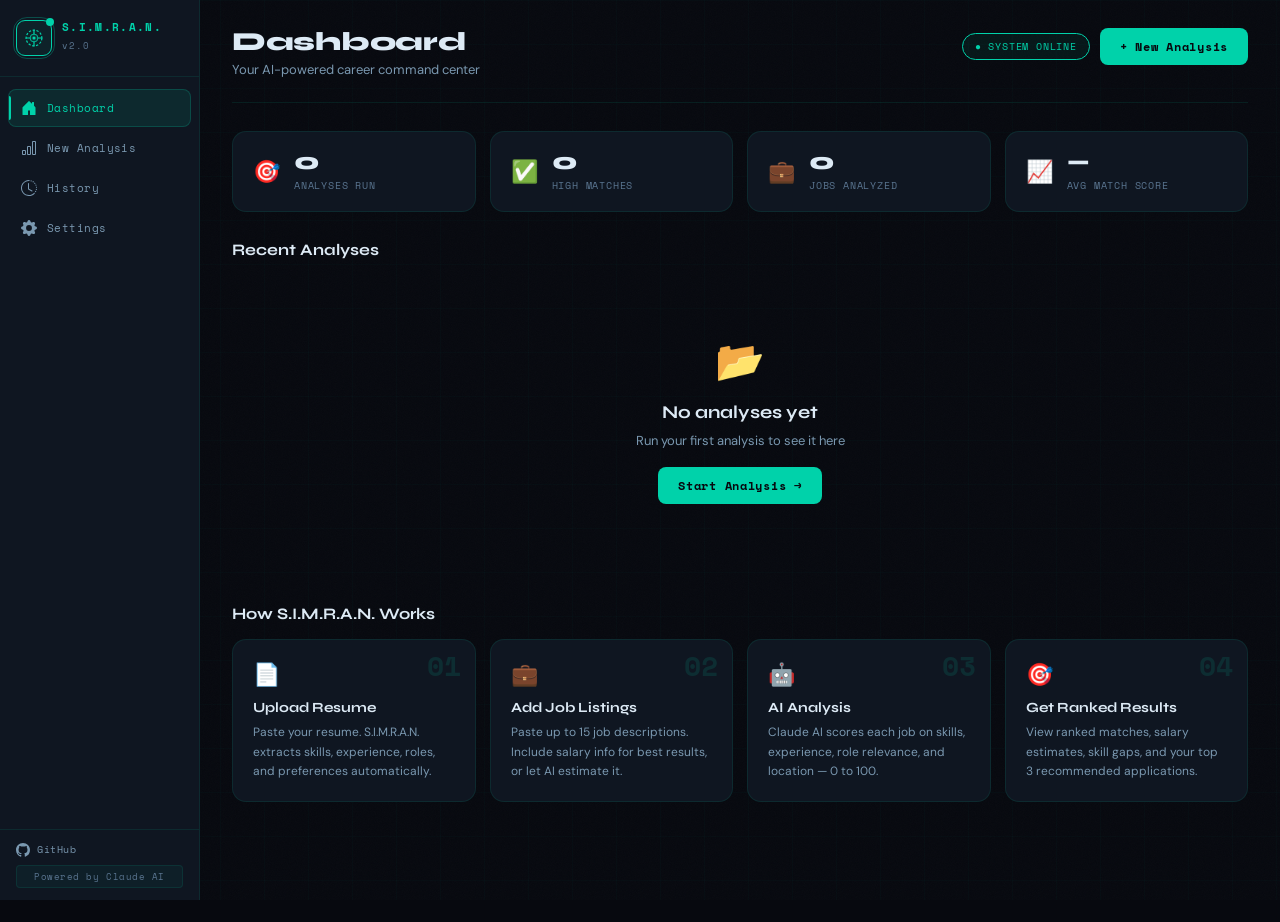
==== web/index.html @ 19e9b3b3 "move frontend into web/ so the css/js paths in index.html actually resolve index.html was pointing a" ====
<!DOCTYPE html>
<html lang="en">
<head>
  <meta charset="UTF-8" />
  <meta name="viewport" content="width=device-width, initial-scale=1.0"/>
  <title>S.I.M.R.A.N. — AI Job Hunting Assistant</title>
  <meta name="description" content="Smart Intelligent Model for Recruitment and Analysis Network — AI-powered job matching engine."/>
  <link rel="icon" type="image/svg+xml" href="assets/favicon.svg"/>
  <link href="https://fonts.googleapis.com/css2?family=Space+Mono:ital,wght@0,400;0,700;1,400&family=Syne:wght@400;600;700;800&family=DM+Sans:opsz,wght@9..40,300;9..40,400;9..40,500&display=swap" rel="stylesheet"/>
  <link rel="stylesheet" href="css/main.css"/>
  <link rel="stylesheet" href="css/components.css"/>
  <link rel="stylesheet" href="css/results.css"/>
  <link rel="stylesheet" href="css/animations.css"/>
</head>
<body>
  <div class="noise-overlay"></div>
  <div class="grid-overlay"></div>

  <!-- SIDEBAR NAV -->
  <aside class="sidebar" id="sidebar">
    <div class="sidebar-logo">
      <div class="logo-icon">
        <div class="logo-pulse"></div>
        <svg width="22" height="22" viewBox="0 0 28 28" fill="none">
          <circle cx="14" cy="14" r="10" stroke="#00d2aa" stroke-width="1.5" stroke-dasharray="3 2"/>
          <circle cx="14" cy="14" r="5" fill="rgba(0,210,170,0.12)" stroke="#00d2aa" stroke-width="1"/>
          <circle cx="14" cy="14" r="2" fill="#00d2aa"/>
          <line x1="14" y1="4" x2="14" y2="9" stroke="#00d2aa" stroke-width="1.5" stroke-linecap="round"/>
          <line x1="14" y1="19" x2="14" y2="24" stroke="#00d2aa" stroke-width="1.5" stroke-linecap="round"/>
          <line x1="4" y1="14" x2="9" y2="14" stroke="#00d2aa" stroke-width="1.5" stroke-linecap="round"/>
          <line x1="19" y1="14" x2="24" y2="14" stroke="#00d2aa" stroke-width="1.5" stroke-linecap="round"/>
        </svg>
      </div>
      <div>
        <span class="logo-name">S.I.M.R.A.N.</span>
        <span class="logo-ver">v2.0</span>
      </div>
    </div>

    <nav class="sidebar-nav">
      <a class="nav-item active" data-page="home" onclick="navTo('home')">
        <svg width="16" height="16" viewBox="0 0 16 16" fill="currentColor"><path d="M8.354 1.146a.5.5 0 0 0-.708 0l-6 6A.5.5 0 0 0 1.5 7.5v7a.5.5 0 0 0 .5.5h4.5a.5.5 0 0 0 .5-.5v-4h2v4a.5.5 0 0 0 .5.5H14a.5.5 0 0 0 .5-.5v-7a.5.5 0 0 0-.146-.354L13 5.793V2.5a.5.5 0 0 0-.5-.5h-1a.5.5 0 0 0-.5.5v1.293L8.354 1.146z"/></svg>
        Dashboard
      </a>
      <a class="nav-item" data-page="analyze" onclick="navTo('analyze')">
        <svg width="16" height="16" viewBox="0 0 16 16" fill="currentColor"><path d="M4 11H2v3h2v-3zm5-4H7v7h2V7zm5-5v12h-2V2h2zm-2-1a1 1 0 0 0-1 1v12a1 1 0 0 0 1 1h2a1 1 0 0 0 1-1V2a1 1 0 0 0-1-1h-2zM6 7a1 1 0 0 1 1-1h2a1 1 0 0 1 1 1v7a1 1 0 0 1-1 1H7a1 1 0 0 1-1-1V7zm-5 4a1 1 0 0 1 1-1h2a1 1 0 0 1 1 1v3a1 1 0 0 1-1 1H2a1 1 0 0 1-1-1v-3z"/></svg>
        New Analysis
      </a>
      <a class="nav-item" data-page="history" onclick="navTo('history')">
        <svg width="16" height="16" viewBox="0 0 16 16" fill="currentColor"><path d="M8.515 1.019A7 7 0 0 0 8 1V0a8 8 0 0 1 .589.022l-.074.997zm2.004.45a7.003 7.003 0 0 0-.985-.299l.219-.976c.383.086.76.2 1.126.342l-.36.933zm1.37.71a7.01 7.01 0 0 0-.439-.27l.493-.87a8.025 8.025 0 0 1 .979.654l-.615.789a6.996 6.996 0 0 0-.418-.302zm1.834 1.79a6.99 6.99 0 0 0-.653-.796l.724-.69c.27.285.52.59.747.91l-.818.576zm.744 1.352a7.08 7.08 0 0 0-.214-.468l.893-.45a7.976 7.976 0 0 1 .45 1.088l-.95.313a7.023 7.023 0 0 0-.179-.483zm.53 2.507a6.991 6.991 0 0 0-.1-1.025l.985-.17c.067.386.106.778.116 1.17l-1 .025zm-.131 1.538c.033-.17.06-.339.081-.51l.993.123a7.957 7.957 0 0 1-.23 1.155l-.964-.267c.046-.165.086-.332.12-.501zm-.952 2.379c.184-.29.346-.594.486-.908l.914.405c-.16.36-.345.706-.555 1.038l-.845-.535zm-.964 1.205c.122-.122.239-.248.35-.378l.758.653a8.073 8.073 0 0 1-.401.432l-.707-.707z"/><path d="M8 1a7 7 0 1 0 4.95 11.95l.707.707A8.001 8.001 0 1 1 8 0v1z"/><path d="M7.5 3a.5.5 0 0 1 .5.5v5.21l3.248 1.856a.5.5 0 0 1-.496.868l-3.5-2A.5.5 0 0 1 7 9V3.5a.5.5 0 0 1 .5-.5z"/></svg>
        History
      </a>
      <a class="nav-item" data-page="skills" onclick="navTo('skills')">
        <svg width="16" height="16" viewBox="0 0 16 16" fill="currentColor"><path d="M9.405 1.05c-.413-1.4-2.397-1.4-2.81 0l-.1.34a1.464 1.464 0 0 1-2.105.872l-.31-.17c-1.283-.698-2.686.705-1.987 1.987l.169.311c.446.82.023 1.841-.872 2.105l-.34.1c-1.4.413-1.4 2.397 0 2.81l.34.1a1.464 1.464 0 0 1 .872 2.105l-.17.31c-.698 1.283.705 2.686 1.987 1.987l.311-.169a1.464 1.464 0 0 1 2.105.872l.1.34c.413 1.4 2.397 1.4 2.81 0l.1-.34a1.464 1.464 0 0 1 2.105-.872l.31.17c1.283.698 2.686-.705 1.987-1.987l-.169-.311a1.464 1.464 0 0 1 .872-2.105l.34-.1c1.4-.413 1.4-2.397 0-2.81l-.34-.1a1.464 1.464 0 0 1-.872-2.105l.17-.31c.698-1.283-.705-2.686-1.987-1.987l-.311.169a1.464 1.464 0 0 1-2.105-.872l-.1-.34zM8 10.93a2.929 2.929 0 1 1 0-5.86 2.929 2.929 0 0 1 0 5.858z"/></svg>
        Settings
      </a>
    </nav>

    <div class="sidebar-footer">
      <a href="https://github.com/Aranya2801/S.I.M.R.A.N.-Smart-Intelligent-Model-for-Recruitment-and-Analysis-Network" target="_blank" class="gh-link">
        <svg width="14" height="14" viewBox="0 0 16 16" fill="currentColor"><path d="M8 0C3.58 0 0 3.58 0 8c0 3.54 2.29 6.53 5.47 7.59.4.07.55-.17.55-.38 0-.19-.01-.82-.01-1.49-2.01.37-2.53-.49-2.69-.94-.09-.23-.48-.94-.82-1.13-.28-.15-.68-.52-.01-.53.63-.01 1.08.58 1.23.82.72 1.21 1.87.87 2.33.66.07-.52.28-.87.51-1.07-1.78-.2-3.64-.89-3.64-3.95 0-.87.31-1.59.82-2.15-.08-.2-.36-1.02.08-2.12 0 0 .67-.21 2.2.82.64-.18 1.32-.27 2-.27.68 0 1.36.09 2 .27 1.53-1.04 2.2-.82 2.2-.82.44 1.1.16 1.92.08 2.12.51.56.82 1.27.82 2.15 0 3.07-1.87 3.75-3.65 3.95.29.25.54.73.54 1.48 0 1.07-.01 1.93-.01 2.2 0 .21.15.46.55.38A8.013 8.013 0 0016 8c0-4.42-3.58-8-8-8z"/></svg>
        GitHub
      </a>
      <div class="ai-badge">Powered by Claude AI</div>
    </div>
  </aside>

  <!-- MAIN CONTENT -->
  <main class="main-content" id="mainContent">

    <!-- PAGE: HOME / DASHBOARD -->
    <div class="page active" id="page-home">
      <div class="page-header">
        <div>
          <h1 class="page-title">Dashboard</h1>
          <p class="page-sub">Your AI-powered career command center</p>
        </div>
        <div class="header-actions">
          <span class="status-pill online">● System Online</span>
          <button class="btn btn-primary" onclick="navTo('analyze')">+ New Analysis</button>
        </div>
      </div>

      <!-- Stats Row -->
      <div class="stats-row" id="statsRow">
        <div class="stat-box">
          <div class="stat-icon">🎯</div>
          <div class="stat-info">
            <span class="stat-num" id="statAnalyses">0</span>
            <span class="stat-label">Analyses Run</span>
          </div>
        </div>
        <div class="stat-box">
          <div class="stat-icon">✅</div>
          <div class="stat-info">
            <span class="stat-num" id="statHighMatches">0</span>
            <span class="stat-label">High Matches</span>
          </div>
        </div>
        <div class="stat-box">
          <div class="stat-icon">💼</div>
          <div class="stat-info">
            <span class="stat-num" id="statJobs">0</span>
            <span class="stat-label">Jobs Analyzed</span>
          </div>
        </div>
        <div class="stat-box">
          <div class="stat-icon">📈</div>
          <div class="stat-info">
            <span class="stat-num" id="statAvgScore">—</span>
            <span class="stat-label">Avg Match Score</span>
          </div>
        </div>
      </div>

      <!-- Recent History -->
      <div class="section-header">
        <h2 class="section-title-main">Recent Analyses</h2>
      </div>
      <div id="historyCards" class="history-cards">
        <div class="empty-state">
          <div class="empty-icon">🔍</div>
          <div class="empty-title">No analyses yet</div>
          <div class="empty-sub">Run your first job match analysis to see results here</div>
          <button class="btn btn-primary" onclick="navTo('analyze')" style="margin-top:16px">Start Analysis →</button>
        </div>
      </div>

      <!-- How it works -->
      <div class="section-header" style="margin-top:40px">
        <h2 class="section-title-main">How S.I.M.R.A.N. Works</h2>
      </div>
      <div class="how-grid">
        <div class="how-card">
          <div class="how-num">01</div>
          <div class="how-icon">📄</div>
          <div class="how-title">Upload Resume</div>
          <div class="how-desc">Paste your resume. S.I.M.R.A.N. extracts skills, experience, roles, and preferences automatically.</div>
        </div>
        <div class="how-card">
          <div class="how-num">02</div>
          <div class="how-icon">💼</div>
          <div class="how-title">Add Job Listings</div>
          <div class="how-desc">Paste up to 15 job descriptions. Include salary info for best results, or let AI estimate it.</div>
        </div>
        <div class="how-card">
          <div class="how-num">03</div>
          <div class="how-icon">🤖</div>
          <div class="how-title">AI Analysis</div>
          <div class="how-desc">Claude AI scores each job on skills, experience, role relevance, and location — 0 to 100.</div>
        </div>
        <div class="how-card">
          <div class="how-num">04</div>
          <div class="how-icon">🎯</div>
          <div class="how-title">Get Ranked Results</div>
          <div class="how-desc">View ranked matches, salary estimates, skill gaps, and your top 3 recommended applications.</div>
        </div>
      </div>
    </div>

    <!-- PAGE: ANALYZE -->
    <div class="page" id="page-analyze">
      <div class="page-header">
        <div>
          <h1 class="page-title">New Analysis</h1>
          <p class="page-sub">Match your resume against job listings</p>
        </div>
        <div class="step-pills">
          <span class="step-pill active" id="sp1">1 · Resume</span>
          <span class="step-arrow">→</span>
          <span class="step-pill" id="sp2">2 · Jobs</span>
          <span class="step-arrow">→</span>
          <span class="step-pill" id="sp3">3 · Options</span>
          <span class="step-arrow">→</span>
          <span class="step-pill" id="sp4">4 · Results</span>
        </div>
      </div>

      <!-- Step 1: Resume -->
      <div class="step-content active" id="sc1">
        <div class="card">
          <div class="card-label">
            Resume / CV
            <button class="sample-btn" id="sampleResBtn">Load Sample Resume</button>
          </div>
          <textarea id="resumeTxt" rows="16" placeholder="Paste your full resume here...

Include:
• Work experience (company, role, dates, responsibilities)
• Skills & technologies
• Education
• Projects & certifications
• Location preference"></textarea>
          <div class="char-count" id="resumeCount">0 characters</div>
        </div>

        <!-- Resume Tips -->
        <div class="tips-grid">
          <div class="tip-card">💡 Include all skills explicitly — don't assume AI knows your stack</div>
          <div class="tip-card">📍 Mention your location and remote preferences for better location scoring</div>
          <div class="tip-card">🗓 Include dates so experience years can be calculated accurately</div>
          <div class="tip-card">🏆 Add certifications and notable projects to boost your profile</div>
        </div>

        <div class="btn-row">
          <button class="btn btn-primary" id="toJobsBtn">Continue to Jobs →</button>
        </div>
      </div>

      <!-- Step 2: Jobs -->
      <div class="step-content" id="sc2">
        <div class="card">
          <div class="card-label">
            Job Listings
            <div style="display:flex;gap:8px;margin-left:auto">
              <button class="sample-btn" id="sampleJobsBtn">Load Sample Jobs</button>
              <button class="sample-btn" id="clearJobsBtn">Clear All</button>
            </div>
          </div>
          <div class="jobs-list" id="jobsList"></div>
          <button class="btn btn-add" id="addJobBtn">+ Add Another Job</button>
        </div>
        <div class="btn-row">
          <button class="btn btn-ghost" onclick="backToStep(1)">← Back</button>
          <button class="btn btn-primary" id="toOptionsBtn">Continue to Options →</button>
        </div>
      </div>

      <!-- Step 3: Options -->
      <div class="step-content" id="sc3">
        <div class="card">
          <div class="card-label">Analysis Options</div>
          <div class="options-grid">
            <div class="option-group">
              <label class="opt-label">Minimum Match Score Threshold</label>
              <div class="slider-row">
                <input type="range" id="minScore" min="0" max="80" value="40" class="slider">
                <span class="slider-val" id="minScoreVal">40</span>
              </div>
              <div class="opt-hint">Jobs below this score will be excluded from results</div>
            </div>
            <div class="option-group">
              <label class="opt-label">Scoring Weights</label>
              <div class="weights-grid">
                <div class="weight-item">
                  <span class="weight-lbl">Skills Match</span>
                  <div class="weight-bar"><div class="weight-fill" style="width:40%"></div></div>
                  <span class="weight-pct">40%</span>
                </div>
                <div class="weight-item">
                  <span class="weight-lbl">Experience</span>
                  <div class="weight-bar"><div class="weight-fill" style="width:30%;background:#f5c842"></div></div>
                  <span class="weight-pct">30%</span>
                </div>
                <div class="weight-item">
                  <span class="weight-lbl">Role Relevance</span>
                  <div class="weight-bar"><div class="weight-fill" style="width:20%;background:#00aaff"></div></div>
                  <span class="weight-pct">20%</span>
                </div>
                <div class="weight-item">
                  <span class="weight-lbl">Location</span>
                  <div class="weight-bar"><div class="weight-fill" style="width:10%;background:#ff6b6b"></div></div>
                  <span class="weight-pct">10%</span>
                </div>
              </div>
            </div>
            <div class="option-group">
              <label class="opt-label">Preferences</label>
              <div class="toggle-list">
                <label class="toggle-item">
                  <input type="checkbox" id="prefRemote" checked>
                  <span class="toggle-track"><span class="toggle-thumb"></span></span>
                  Boost remote-friendly jobs
                </label>
                <label class="toggle-item">
                  <input type="checkbox" id="prefSalary" checked>
                  <span class="toggle-track"><span class="toggle-thumb"></span></span>
                  Estimate missing salaries
                </label>
                <label class="toggle-item">
                  <input type="checkbox" id="prefStrict">
                  <span class="toggle-track"><span class="toggle-thumb"></span></span>
                  Strict mode (penalize overqualification)
                </label>
              </div>
            </div>
            <div class="option-group">
              <label class="opt-label">Output Language</label>
              <select class="sel" id="outputLang">
                <option value="English">English</option>
                <option value="Spanish">Spanish</option>
                <option value="French">French</option>
                <option value="German">German</option>
                <option value="Hindi">Hindi</option>
              </select>
            </div>
          </div>
        </div>
        <div class="btn-row">
          <button class="btn btn-ghost" onclick="backToStep(2)">← Back</button>
          <button class="btn btn-primary" id="analyzeBtn">
            <svg width="14" height="14" viewBox="0 0 16 16" fill="currentColor"><path d="M9.405 1.05c-.413-1.4-2.397-1.4-2.81 0l-.1.34a1.464 1.464 0 0 1-2.105.872l-.31-.17c-1.283-.698-2.686.705-1.987 1.987l.169.311c.446.82.023 1.841-.872 2.105l-.34.1c-1.4.413-1.4 2.397 0 2.81l.34.1a1.464 1.464 0 0 1 .872 2.105l-.17.31c-.698 1.283.705 2.686 1.987 1.987l.311-.169a1.464 1.464 0 0 1 2.105.872l.1.34c.413 1.4 2.397 1.4 2.81 0l.1-.34a1.464 1.464 0 0 1 2.105-.872l.31.17c1.283.698 2.686-.705 1.987-1.987l-.169-.311a1.464 1.464 0 0 1 .872-2.105l.34-.1c1.4-.413 1.4-2.397 0-2.81l-.34-.1a1.464 1.464 0 0 1-.872-2.105l.17-.31c.698-1.283-.705-2.686-1.987-1.987l-.311.169a1.464 1.464 0 0 1-2.105-.872l-.1-.34z"/><circle cx="8" cy="8" r="2.5"/></svg>
            Run S.I.M.R.A.N. Analysis
          </button>
        </div>
      </div>

      <!-- Step 4: Results -->
      <div class="step-content" id="sc4">
        <!-- Loading -->
        <div id="loadDiv">
          <div class="loading-screen">
            <div class="radar-wrap">
              <div class="radar-ring"></div>
              <div class="radar-ring"></div>
              <div class="radar-ring"></div>
              <div class="radar-ctr">
                <svg width="18" height="18" viewBox="0 0 28 28" fill="none">
                  <circle cx="14" cy="14" r="6" fill="rgba(0,210,170,0.2)" stroke="#00d2aa" stroke-width="1.5"/>
                  <circle cx="14" cy="14" r="2.5" fill="#00d2aa"/>
                </svg>
              </div>
            </div>
            <div class="loading-title">S.I.M.R.A.N. Analyzing<span class="dots"><span>.</span><span>.</span><span>.</span></span></div>
            <div class="loading-msg" id="loadMsg">Initializing neural recruitment engine...</div>
            <div class="loading-progress">
              <div class="progress-bar"><div class="progress-fill" id="progressFill"></div></div>
              <span class="progress-pct" id="progressPct">0%</span>
            </div>
          </div>
        </div>

        <!-- Error -->
        <div id="errDiv" style="display:none">
          <div class="error-box">
            <div class="error-icon">⚠</div>
            <div class="error-content">
              <div class="error-title">Analysis Failed</div>
              <div class="error-msg" id="errMsg"></div>
            </div>
          </div>
          <div class="btn-row" style="margin-top:16px">
            <button class="btn btn-ghost" onclick="backToStep(3)">← Try Again</button>
          </div>
        </div>

        <!-- Results -->
        <div id="resDiv" style="display:none">

          <!-- Candidate Profile Card -->
          <div class="result-profile-card" id="profileCard"></div>

          <!-- Score Breakdown Chart -->
          <div class="card" id="scoreChartCard" style="margin-bottom:20px">
            <div class="card-label">Score Distribution</div>
            <div class="chart-area" id="scoreChart"></div>
          </div>

          <!-- Top Picks -->
          <div class="section-title-res" id="picksHeading" style="display:none">
            ⭐ Top Recommendations
          </div>
          <div class="picks-grid" id="picksGrid"></div>

          <!-- Filters Bar -->
          <div class="filters-bar" id="filtersBar">
            <span class="filter-label">Filter:</span>
            <button class="filter-btn active" onclick="filterJobs('all', this)">All</button>
            <button class="filter-btn" onclick="filterJobs('high', this)">High Match</button>
            <button class="filter-btn" onclick="filterJobs('medium', this)">Medium</button>
            <button class="filter-btn" onclick="filterJobs('low', this)">Low</button>
            <span class="filter-label" style="margin-left:auto">Sort:</span>
            <button class="filter-btn active" onclick="sortJobs('score', this)">Score ↓</button>
            <button class="filter-btn" onclick="sortJobs('salary', this)">Salary ↓</button>
          </div>

          <div class="section-title-res" id="allJobsHeading">All Matched Jobs</div>
          <div class="match-list" id="matchList"></div>

          <!-- Export -->
          <div class="export-bar">
            <button class="btn btn-ghost" onclick="exportJSON()">↓ Export JSON</button>
            <button class="btn btn-ghost" onclick="copyReport()">⎘ Copy Report</button>
            <button class="btn btn-primary" onclick="newAnalysis()">+ New Analysis</button>
          </div>
        </div>
      </div>
    </div>

    <!-- PAGE: HISTORY -->
    <div class="page" id="page-history">
      <div class="page-header">
        <div>
          <h1 class="page-title">Analysis History</h1>
          <p class="page-sub">All your past job match analyses</p>
        </div>
        <button class="btn btn-ghost" onclick="clearHistory()">Clear History</button>
      </div>
      <div id="historyPage" class="history-cards">
        <div class="empty-state">
          <div class="empty-icon">📂</div>
          <div class="empty-title">No history yet</div>
          <div class="empty-sub">Your analyses will appear here after you run them</div>
        </div>
      </div>
    </div>

    <!-- PAGE: SETTINGS -->
    <div class="page" id="page-skills">
      <div class="page-header">
        <div>
          <h1 class="page-title">Settings</h1>
          <p class="page-sub">Configure S.I.M.R.A.N. preferences</p>
        </div>
      </div>
      <div class="card" style="margin-bottom:20px">
        <div class="card-label">About S.I.M.R.A.N.</div>
        <div class="about-grid">
          <div class="about-item"><span class="about-key">Version</span><span class="about-val">2.0.0</span></div>
          <div class="about-item"><span class="about-key">AI Model</span><span class="about-val">Claude Sonnet 4</span></div>
          <div class="about-item"><span class="about-key">Author</span><span class="about-val">Aranya2801</span></div>
          <div class="about-item"><span class="about-key">License</span><span class="about-val">MIT</span></div>
          <div class="about-item"><span class="about-key">GitHub</span><span class="about-val"><a href="https://github.com/Aranya2801/S.I.M.R.A.N.-Smart-Intelligent-Model-for-Recruitment-and-Analysis-Network" target="_blank" style="color:var(--accent)">View Repository</a></span></div>
        </div>
      </div>
      <div class="card" style="margin-bottom:20px">
        <div class="card-label">Scoring Weights Reference</div>
        <div class="scoring-table">
          <div class="scoring-row header">
            <span>Factor</span><span>Weight</span><span>Description</span>
          </div>
          <div class="scoring-row"><span>Skills Match</span><span class="badge-accent">40%</span><span>Overlap between your skills and job requirements</span></div>
          <div class="scoring-row"><span>Experience</span><span class="badge-gold">30%</span><span>Years of experience vs job requirement</span></div>
          <div class="scoring-row"><span>Role Relevance</span><span class="badge-blue">20%</span><span>How closely your roles match the job domain</span></div>
          <div class="scoring-row"><span>Location</span><span class="badge-red">10%</span><span>Geographic match or remote flexibility</span></div>
        </div>
      </div>
      <div class="card">
        <div class="card-label">Match Level Reference</div>
        <div class="match-ref-grid">
          <div class="match-ref high"><span class="ref-score">≥ 80</span><span class="ref-lbl">High Match</span><span class="ref-desc">Strong candidate — apply with confidence</span></div>
          <div class="match-ref medium"><span class="ref-score">50–79</span><span class="ref-lbl">Medium Match</span><span class="ref-desc">Good fit — worth applying with a strong cover letter</span></div>
          <div class="match-ref low"><span class="ref-score">&lt; 50</span><span class="ref-lbl">Low Match</span><span class="ref-desc">Skill gap exists — consider upskilling first</span></div>
        </div>
      </div>
    </div>

  </main>

  <script src="js/data.js"></script>
  <script src="js/ui.js"></script>
  <script src="js/analysis.js"></script>
  <script src="js/results.js"></script>
  <script src="js/app.js"></script>
</body>
</html>
---- web/css/main.css ----
/* ============================================
   S.I.M.R.A.N. v2.0 — main.css
   Core layout, variables, typography
============================================ */

*, *::before, *::after { box-sizing: border-box; margin: 0; padding: 0; }

:root {
  --bg:       #07090f;
  --bg2:      #0b0f17;
  --panel:    #0f1621;
  --panel2:   #131c28;
  --border:   rgba(0,210,170,0.1);
  --border2:  rgba(0,210,170,0.25);
  --accent:   #00d2aa;
  --accent2:  #00aaff;
  --accent3:  #ff6b6b;
  --gold:     #f5c842;
  --text:     #ddeaf5;
  --text2:    #a8c0d6;
  --muted:    #5a7590;
  --muted2:   #7a98b0;
  --sidebar:  200px;
  --mono:     'Space Mono', monospace;
  --display:  'Syne', sans-serif;
  --body:     'DM Sans', sans-serif;
  --radius:   10px;
  --radius-lg: 14px;
  --shadow:   0 4px 24px rgba(0,0,0,0.4);
}

html { scroll-behavior: smooth; }

body {
  font-family: var(--body);
  background: var(--bg);
  color: var(--text);
  min-height: 100vh;
  display: flex;
  overflow-x: hidden;
}

/* Background overlays */
.noise-overlay {
  position: fixed; inset: 0; z-index: 0; pointer-events: none;
  opacity: 0.025;
  background-image: url("data:image/svg+xml,%3Csvg viewBox='0 0 256 256' xmlns='http://www.w3.org/2000/svg'%3E%3Cfilter id='noise'%3E%3CfeTurbulence type='fractalNoise' baseFrequency='0.9' numOctaves='4' stitchTiles='stitch'/%3E%3C/filter%3E%3Crect width='100%25' height='100%25' filter='url(%23noise)'/%3E%3C/svg%3E");
  background-size: 200px;
}

.grid-overlay {
  position: fixed; inset: 0; z-index: 0; pointer-events: none;
  background-image:
    linear-gradient(rgba(0,210,170,0.025) 1px, transparent 1px),
    linear-gradient(90deg, rgba(0,210,170,0.025) 1px, transparent 1px);
  background-size: 44px 44px;
}

/* ============================================
   SIDEBAR
============================================ */
.sidebar {
  width: var(--sidebar);
  min-height: 100vh;
  background: var(--panel);
  border-right: 1px solid var(--border);
  display: flex;
  flex-direction: column;
  position: fixed;
  left: 0; top: 0; bottom: 0;
  z-index: 100;
}

.sidebar-logo {
  padding: 20px 16px;
  border-bottom: 1px solid var(--border);
  display: flex;
  align-items: center;
  gap: 10px;
}

.logo-icon {
  width: 36px; height: 36px;
  border: 1.5px solid var(--accent);
  border-radius: 9px;
  display: flex; align-items: center; justify-content: center;
  background: rgba(0,210,170,0.06);
  position: relative; flex-shrink: 0;
}

.logo-pulse {
  position: absolute; top: -3px; right: -3px;
  width: 8px; height: 8px; border-radius: 50%;
  background: var(--accent);
  animation: pdot 2.5s ease-in-out infinite;
}
@keyframes pdot { 0%,100%{opacity:1;transform:scale(1)} 50%{opacity:.3;transform:scale(.6)} }

.logo-name {
  font-family: var(--mono);
  font-size: 11px; font-weight: 700;
  letter-spacing: .12em; color: var(--accent);
  display: block; line-height: 1;
}
.logo-ver {
  font-family: var(--mono); font-size: 9px;
  color: var(--muted); letter-spacing: .1em;
}

/* Nav */
.sidebar-nav {
  flex: 1;
  padding: 12px 8px;
  display: flex;
  flex-direction: column;
  gap: 2px;
}

.nav-item {
  display: flex; align-items: center; gap: 10px;
  padding: 10px 12px;
  border-radius: 8px;
  font-family: var(--mono);
  font-size: 11px; letter-spacing: .04em;
  color: var(--muted2);
  cursor: pointer;
  transition: all .2s;
  text-decoration: none;
  border: 1px solid transparent;
}
.nav-item:hover { background: rgba(0,210,170,.06); color: var(--text2); }
.nav-item.active {
  background: rgba(0,210,170,.1);
  color: var(--accent);
  border-color: rgba(0,210,170,.2);
}

.sidebar-footer {
  padding: 12px 16px;
  border-top: 1px solid var(--border);
  display: flex; flex-direction: column; gap: 8px;
}

.gh-link {
  display: flex; align-items: center; gap: 7px;
  font-family: var(--mono); font-size: 10px;
  color: var(--muted2); text-decoration: none;
  transition: color .2s; letter-spacing: .06em;
}
.gh-link:hover { color: var(--accent); }

.ai-badge {
  font-family: var(--mono); font-size: 9px;
  color: var(--muted); letter-spacing: .06em;
  padding: 4px 8px;
  background: rgba(0,210,170,.05);
  border: 1px solid var(--border);
  border-radius: 4px; text-align: center;
}

/* ============================================
   MAIN CONTENT
============================================ */
.main-content {
  margin-left: var(--sidebar);
  flex: 1;
  padding: 0 32px 80px;
  position: relative; z-index: 1;
  min-height: 100vh;
}

.page { display: none; }
.page.active { display: block; }

.page-header {
  padding: 28px 0 24px;
  border-bottom: 1px solid var(--border);
  margin-bottom: 28px;
  display: flex; align-items: flex-start;
  justify-content: space-between; gap: 16px;
  flex-wrap: wrap;
}

.page-title {
  font-family: var(--display);
  font-size: 26px; font-weight: 800;
  color: var(--text); letter-spacing: -.01em;
  line-height: 1.1;
}

.page-sub {
  font-size: 13px; color: var(--muted2);
  margin-top: 4px; font-family: var(--body);
}

.header-actions { display: flex; align-items: center; gap: 10px; flex-wrap: wrap; }

.status-pill {
  font-family: var(--mono); font-size: 10px;
  padding: 5px 12px; border-radius: 20px;
  letter-spacing: .08em; text-transform: uppercase;
}
.status-pill.online {
  border: 1px solid var(--accent); color: var(--accent);
  background: rgba(0,210,170,.07);
}

/* ============================================
   TYPOGRAPHY & UTILITIES
============================================ */
.section-header {
  display: flex; align-items: center;
  justify-content: space-between; margin-bottom: 16px;
}

.section-title-main {
  font-family: var(--display);
  font-size: 16px; font-weight: 700;
  color: var(--text);
}

@media (max-width: 768px) {
  .sidebar { width: 60px; }
  .sidebar .logo-name, .sidebar .logo-ver, .nav-item span, .sidebar-footer .gh-link span, .ai-badge { display: none; }
  .main-content { margin-left: 60px; padding: 0 16px 60px; }
  .nav-item { justify-content: center; padding: 12px; }
  .logo-icon { margin: 0 auto; }
  .sidebar-logo { justify-content: center; }
}
---- web/css/components.css ----
/* ============================================
   S.I.M.R.A.N. v2.0 — components.css
   Cards, buttons, forms, inputs, steps
============================================ */

/* ============================================
   BUTTONS
============================================ */
.btn {
  padding: 10px 20px;
  border-radius: 8px;
  font-family: var(--mono);
  font-size: 12px; letter-spacing: .06em;
  cursor: pointer; border: none;
  transition: all .2s;
  display: inline-flex; align-items: center; gap: 8px;
  white-space: nowrap;
}

.btn-primary {
  background: var(--accent); color: #07090f; font-weight: 700;
}
.btn-primary:hover { background: #00e8bc; transform: translateY(-1px); box-shadow: 0 4px 16px rgba(0,210,170,.3); }
.btn-primary:disabled { opacity: .45; cursor: not-allowed; transform: none; box-shadow: none; }

.btn-ghost {
  background: transparent;
  border: 1px solid var(--border2); color: var(--muted2);
}
.btn-ghost:hover { border-color: var(--accent); color: var(--accent); background: rgba(0,210,170,.05); }

.btn-add {
  width: 100%; justify-content: center;
  background: rgba(0,210,170,.05);
  border: 1.5px dashed rgba(0,210,170,.28);
  color: var(--accent); padding: 13px;
  margin-top: 12px; border-radius: 8px;
}
.btn-add:hover { background: rgba(0,210,170,.1); border-color: rgba(0,210,170,.5); }

.btn-row { display: flex; gap: 10px; align-items: center; flex-wrap: wrap; margin-top: 20px; }

.sample-btn {
  background: rgba(0,210,170,.08);
  border: 1px solid rgba(0,210,170,.2);
  color: var(--accent); border-radius: 6px;
  padding: 4px 12px; font-family: var(--mono);
  font-size: 10px; letter-spacing: .06em;
  cursor: pointer; transition: all .2s;
  white-space: nowrap;
}
.sample-btn:hover { background: rgba(0,210,170,.16); }

/* ============================================
   CARDS
============================================ */
.card {
  background: var(--panel);
  border: 1px solid var(--border);
  border-radius: var(--radius-lg);
  padding: 22px;
  margin-bottom: 16px;
  transition: border-color .2s;
}
.card:hover { border-color: rgba(0,210,170,.18); }

.card-label {
  font-family: var(--mono); font-size: 10px;
  letter-spacing: .12em; text-transform: uppercase;
  color: var(--accent); margin-bottom: 14px;
  display: flex; align-items: center; gap: 10px;
}
.card-label::after { content:''; flex:1; height:1px; background: var(--border); }

/* ============================================
   FORM ELEMENTS
============================================ */
textarea {
  width: 100%;
  background: rgba(0,0,0,.35);
  border: 1px solid var(--border);
  border-radius: 8px;
  color: var(--text);
  font-family: var(--mono); font-size: 12px;
  line-height: 1.8; padding: 14px 16px;
  resize: vertical; outline: none;
  transition: border-color .2s;
  caret-color: var(--accent);
}
textarea::placeholder { color: var(--muted); }
textarea:focus { border-color: var(--border2); }

.char-count {
  font-family: var(--mono); font-size: 10px;
  color: var(--muted); text-align: right;
  margin-top: 6px; letter-spacing: .06em;
}

input[type=text], input[type=email] {
  background: rgba(0,0,0,.3);
  border: 1px solid var(--border);
  border-radius: 6px; color: var(--text);
  font-family: var(--body); font-size: 13px;
  padding: 9px 12px; outline: none; width: 100%;
  transition: border-color .2s; caret-color: var(--accent);
}
input[type=text]::placeholder, input[type=email]::placeholder { color: var(--muted); }
input[type=text]:focus, input[type=email]:focus { border-color: var(--border2); }

select.sel {
  background: rgba(0,0,0,.3);
  border: 1px solid var(--border); border-radius: 6px;
  color: var(--text); font-family: var(--body);
  font-size: 13px; padding: 9px 12px;
  outline: none; width: 100%;
  cursor: pointer; transition: border-color .2s;
}
select.sel:focus { border-color: var(--border2); }

/* Slider */
.slider-row { display: flex; align-items: center; gap: 14px; margin: 10px 0 6px; }

.slider {
  -webkit-appearance: none; appearance: none;
  flex: 1; height: 4px;
  background: rgba(0,210,170,.2); border-radius: 2px; outline: none;
  cursor: pointer;
}
.slider::-webkit-slider-thumb {
  -webkit-appearance: none; appearance: none;
  width: 16px; height: 16px; border-radius: 50%;
  background: var(--accent); cursor: pointer;
  border: 2px solid var(--bg);
  box-shadow: 0 0 8px rgba(0,210,170,.4);
}
.slider-val {
  font-family: var(--mono); font-size: 14px;
  font-weight: 700; color: var(--accent); min-width: 28px;
}

/* Toggle */
.toggle-list { display: flex; flex-direction: column; gap: 12px; margin-top: 8px; }

.toggle-item {
  display: flex; align-items: center; gap: 12px;
  font-size: 13px; color: var(--text2); cursor: pointer;
  user-select: none;
}
.toggle-item input { display: none; }

.toggle-track {
  width: 36px; height: 20px; border-radius: 10px;
  background: rgba(0,210,170,.15);
  border: 1px solid rgba(0,210,170,.25);
  position: relative; transition: all .2s; flex-shrink: 0;
}
.toggle-thumb {
  position: absolute; top: 2px; left: 2px;
  width: 14px; height: 14px; border-radius: 50%;
  background: var(--muted); transition: all .2s;
}
.toggle-item input:checked ~ .toggle-track { background: rgba(0,210,170,.3); border-color: var(--accent); }
.toggle-item input:checked ~ .toggle-track .toggle-thumb { left: 18px; background: var(--accent); }

/* ============================================
   STEP PILLS
============================================ */
.step-pills {
  display: flex; align-items: center; gap: 6px; flex-wrap: wrap;
}

.step-pill {
  font-family: var(--mono); font-size: 10px;
  letter-spacing: .08em; padding: 5px 12px;
  border-radius: 20px; border: 1px solid var(--border);
  color: var(--muted); white-space: nowrap;
  transition: all .2s;
}
.step-pill.active {
  background: rgba(0,210,170,.1);
  border-color: rgba(0,210,170,.3); color: var(--accent);
}
.step-pill.done { border-color: rgba(0,210,170,.2); color: var(--muted2); }

.step-arrow { color: var(--muted); font-size: 12px; }

.step-content { display: none; }
.step-content.active { display: block; }

/* ============================================
   JOB CARD (INPUT)
============================================ */
.jobs-list { display: flex; flex-direction: column; gap: 14px; }

.jcard {
  background: rgba(0,0,0,.2);
  border: 1px solid var(--border);
  border-radius: 10px; padding: 18px;
  transition: border-color .2s;
  animation: fadeSlide .3s ease;
}
@keyframes fadeSlide {
  from { opacity: 0; transform: translateY(10px); }
  to   { opacity: 1; transform: translateY(0); }
}
.jcard:hover { border-color: var(--border2); }

.jcard-hdr {
  display: flex; align-items: center; justify-content: space-between;
  margin-bottom: 14px;
}

.jnum {
  font-family: var(--mono); font-size: 10px;
  color: var(--accent); letter-spacing: .12em; text-transform: uppercase;
  display: flex; align-items: center; gap: 8px;
}
.jnum::before {
  content: ''; display: inline-block;
  width: 6px; height: 6px; border-radius: 50%;
  background: var(--accent);
}

.rm-btn {
  background: none;
  border: 1px solid rgba(255,107,107,.25);
  color: var(--accent3); border-radius: 5px;
  padding: 3px 10px; font-size: 11px;
  cursor: pointer; font-family: var(--mono);
  transition: all .2s; letter-spacing: .04em;
}
.rm-btn:hover { background: rgba(255,107,107,.1); border-color: rgba(255,107,107,.4); }

.jgrid {
  display: grid;
  grid-template-columns: 1fr 1fr 1fr;
  gap: 10px; margin-bottom: 10px;
}

.fgrp { display: flex; flex-direction: column; gap: 5px; }
.flbl {
  font-family: var(--mono); font-size: 10px;
  color: var(--muted); letter-spacing: .08em; text-transform: uppercase;
}

/* ============================================
   DASHBOARD STATS
============================================ */
.stats-row {
  display: grid;
  grid-template-columns: repeat(4, 1fr);
  gap: 14px; margin-bottom: 28px;
}

.stat-box {
  background: var(--panel);
  border: 1px solid var(--border);
  border-radius: var(--radius-lg);
  padding: 18px 20px;
  display: flex; align-items: center; gap: 14px;
  transition: border-color .2s;
}
.stat-box:hover { border-color: var(--border2); }

.stat-icon { font-size: 22px; }

.stat-num {
  display: block;
  font-family: var(--display); font-size: 24px; font-weight: 800;
  color: var(--text); line-height: 1;
}

.stat-label {
  display: block;
  font-family: var(--mono); font-size: 10px;
  color: var(--muted); letter-spacing: .08em;
  text-transform: uppercase; margin-top: 4px;
}

/* ============================================
   HOW IT WORKS GRID
============================================ */
.how-grid {
  display: grid;
  grid-template-columns: repeat(4, 1fr);
  gap: 14px; margin-bottom: 40px;
}

.how-card {
  background: var(--panel);
  border: 1px solid var(--border);
  border-radius: var(--radius-lg);
  padding: 20px; position: relative;
  transition: all .2s;
}
.how-card:hover { border-color: var(--border2); transform: translateY(-2px); }

.how-num {
  font-family: var(--mono); font-size: 28px; font-weight: 700;
  color: rgba(0,210,170,.12); position: absolute;
  top: 12px; right: 14px; line-height: 1;
}
.how-icon { font-size: 22px; margin-bottom: 10px; }
.how-title { font-family: var(--display); font-size: 14px; font-weight: 700; margin-bottom: 7px; }
.how-desc { font-size: 12px; color: var(--muted2); line-height: 1.6; }

/* ============================================
   HISTORY CARDS
============================================ */
.history-cards { display: flex; flex-direction: column; gap: 12px; }

.hist-card {
  background: var(--panel);
  border: 1px solid var(--border);
  border-radius: var(--radius-lg); padding: 18px 20px;
  display: flex; align-items: center; gap: 16px;
  cursor: pointer; transition: all .2s;
}
.hist-card:hover { border-color: var(--border2); }

.hist-icon {
  width: 40px; height: 40px; border-radius: 10px;
  background: rgba(0,210,170,.08);
  border: 1px solid rgba(0,210,170,.2);
  display: flex; align-items: center; justify-content: center;
  font-size: 18px; flex-shrink: 0;
}

.hist-info { flex: 1; min-width: 0; }
.hist-title { font-size: 14px; font-weight: 500; margin-bottom: 4px; white-space: nowrap; overflow: hidden; text-overflow: ellipsis; }
.hist-meta { font-family: var(--mono); font-size: 10px; color: var(--muted); letter-spacing: .06em; }

.hist-stats { display: flex; gap: 16px; flex-shrink: 0; }
.hist-stat { text-align: center; }
.hist-stat-num { font-family: var(--mono); font-size: 15px; font-weight: 700; color: var(--accent); display: block; }
.hist-stat-lbl { font-family: var(--mono); font-size: 9px; color: var(--muted); letter-spacing: .08em; text-transform: uppercase; }

/* ============================================
   OPTIONS GRID
============================================ */
.options-grid { display: grid; grid-template-columns: 1fr 1fr; gap: 20px; }
.option-group { display: flex; flex-direction: column; gap: 6px; }
.opt-label { font-family: var(--mono); font-size: 10px; color: var(--muted); letter-spacing: .1em; text-transform: uppercase; }
.opt-hint { font-size: 11px; color: var(--muted); line-height: 1.5; }

.weights-grid { display: flex; flex-direction: column; gap: 8px; margin-top: 4px; }
.weight-item { display: flex; align-items: center; gap: 10px; }
.weight-lbl { font-family: var(--mono); font-size: 11px; color: var(--text2); min-width: 90px; }
.weight-bar { flex:1; height: 5px; background: rgba(255,255,255,.06); border-radius: 3px; overflow: hidden; }
.weight-fill { height: 100%; background: var(--accent); border-radius: 3px; transition: width .4s; }
.weight-pct { font-family: var(--mono); font-size: 11px; color: var(--muted2); min-width: 32px; text-align: right; }

/* ============================================
   TIPS
============================================ */
.tips-grid {
  display: grid; grid-template-columns: 1fr 1fr;
  gap: 10px; margin-bottom: 16px;
}
.tip-card {
  background: rgba(0,170,255,.04);
  border: 1px solid rgba(0,170,255,.12);
  border-radius: 8px; padding: 11px 14px;
  font-size: 12px; color: var(--muted2); line-height: 1.5;
}

/* ============================================
   SETTINGS PAGE
============================================ */
.about-grid { display: flex; flex-direction: column; gap: 10px; }
.about-item { display: flex; justify-content: space-between; padding: 8px 0; border-bottom: 1px solid var(--border); }
.about-key { font-family: var(--mono); font-size: 11px; color: var(--muted); letter-spacing: .06em; }
.about-val { font-size: 13px; color: var(--text2); }

.scoring-table { display: flex; flex-direction: column; gap: 0; }
.scoring-row { display: grid; grid-template-columns: 1.2fr .6fr 2fr; align-items: center; gap: 12px; padding: 10px 12px; border-bottom: 1px solid var(--border); font-size: 12px; }
.scoring-row.header { font-family: var(--mono); font-size: 10px; color: var(--muted); letter-spacing: .08em; text-transform: uppercase; background: rgba(0,0,0,.15); border-radius: 6px 6px 0 0; }

.badge-accent, .badge-gold, .badge-blue, .badge-red {
  font-family: var(--mono); font-size: 11px; font-weight: 700;
  padding: 2px 8px; border-radius: 4px;
}
.badge-accent { background: rgba(0,210,170,.1); color: var(--accent); }
.badge-gold   { background: rgba(245,200,66,.1); color: var(--gold); }
.badge-blue   { background: rgba(0,170,255,.1); color: var(--accent2); }
.badge-red    { background: rgba(255,107,107,.1); color: var(--accent3); }

.match-ref-grid { display: grid; grid-template-columns: 1fr 1fr 1fr; gap: 12px; }
.match-ref { border-radius: 10px; padding: 16px; border: 1px solid; }
.match-ref.high   { background: rgba(0,210,170,.05); border-color: rgba(0,210,170,.25); }
.match-ref.medium { background: rgba(245,200,66,.05); border-color: rgba(245,200,66,.25); }
.match-ref.low    { background: rgba(107,128,153,.05); border-color: rgba(107,128,153,.2); }
.ref-score { font-family: var(--mono); font-size: 20px; font-weight: 700; display: block; margin-bottom: 5px; }
.match-ref.high   .ref-score { color: var(--accent); }
.match-ref.medium .ref-score { color: var(--gold); }
.match-ref.low    .ref-score { color: var(--muted2); }
.ref-lbl { font-family: var(--mono); font-size: 11px; font-weight: 700; display: block; margin-bottom: 6px; }
.ref-desc { font-size: 12px; color: var(--muted2); line-height: 1.5; }

/* ============================================
   EMPTY STATE
============================================ */
.empty-state { text-align: center; padding: 60px 20px; }
.empty-icon { font-size: 40px; margin-bottom: 14px; }
.empty-title { font-family: var(--display); font-size: 18px; font-weight: 700; margin-bottom: 8px; }
.empty-sub { font-size: 13px; color: var(--muted2); line-height: 1.6; }

/* Responsive */
@media(max-width:900px){
  .stats-row { grid-template-columns: 1fr 1fr; }
  .how-grid { grid-template-columns: 1fr 1fr; }
  .jgrid { grid-template-columns: 1fr 1fr; }
  .options-grid { grid-template-columns: 1fr; }
  .match-ref-grid { grid-template-columns: 1fr; }
}
@media(max-width:600px){
  .stats-row { grid-template-columns: 1fr 1fr; }
  .how-grid { grid-template-columns: 1fr; }
  .tips-grid { grid-template-columns: 1fr; }
  .step-pills { display: none; }
}
---- web/css/results.css ----
/* ============================================
   S.I.M.R.A.N. v2.0 — results.css
   Loading, match cards, charts, export
============================================ */

/* ============================================
   LOADING
============================================ */
.loading-screen {
  padding: 70px 0; text-align: center;
}

.radar-wrap {
  width: 100px; height: 100px;
  margin: 0 auto 28px;
  position: relative;
}

.radar-ring {
  position: absolute; inset: 0; border-radius: 50%;
  border: 1.5px solid rgba(0,210,170,.25);
  animation: radarEx 2.2s ease-out infinite;
}
.radar-ring:nth-child(2) { animation-delay: .7s; }
.radar-ring:nth-child(3) { animation-delay: 1.4s; }

@keyframes radarEx {
  0%   { transform: scale(.08); opacity: .9; }
  100% { transform: scale(1.6); opacity: 0; }
}

.radar-ctr {
  position: absolute; inset: 32%;
  border-radius: 50%;
  background: rgba(0,210,170,.1);
  border: 1.5px solid var(--accent);
  display: flex; align-items: center; justify-content: center;
  animation: ctrPulse 2.2s ease-in-out infinite;
}
@keyframes ctrPulse { 0%,100%{box-shadow:0 0 10px rgba(0,210,170,.2)} 50%{box-shadow:0 0 24px rgba(0,210,170,.5)} }

.loading-title {
  font-family: var(--mono); font-size: 15px;
  color: var(--accent); letter-spacing: .1em;
  text-transform: uppercase; margin-bottom: 10px;
}

.loading-msg {
  font-size: 12px; color: var(--muted2);
  font-family: var(--mono); margin-bottom: 24px;
  transition: all .4s;
}

.loading-progress {
  display: flex; align-items: center; gap: 12px;
  max-width: 300px; margin: 0 auto;
}

.progress-bar {
  flex: 1; height: 4px; border-radius: 2px;
  background: rgba(0,210,170,.15); overflow: hidden;
}

.progress-fill {
  height: 100%; background: var(--accent); border-radius: 2px;
  transition: width .5s ease; width: 0%;
}

.progress-pct {
  font-family: var(--mono); font-size: 11px;
  color: var(--accent); min-width: 36px;
}

.dots span {
  animation: blink 1.2s infinite; display: inline-block;
}
.dots span:nth-child(2) { animation-delay: .2s; }
.dots span:nth-child(3) { animation-delay: .4s; }
@keyframes blink { 0%,80%,100%{opacity:0} 40%{opacity:1} }

/* ============================================
   ERROR
============================================ */
.error-box {
  background: rgba(255,107,107,.06);
  border: 1px solid rgba(255,107,107,.25);
  border-radius: var(--radius-lg);
  padding: 20px 22px;
  display: flex; align-items: flex-start; gap: 14px;
}
.error-icon { font-size: 22px; }
.error-title { font-family: var(--mono); font-size: 13px; font-weight: 700; color: var(--accent3); margin-bottom: 6px; }
.error-msg { font-size: 12px; color: var(--text2); font-family: var(--mono); line-height: 1.6; }

/* ============================================
   RESULT PROFILE CARD
============================================ */
.result-profile-card {
  background: var(--panel);
  border: 1px solid var(--border);
  border-radius: var(--radius-lg); padding: 22px;
  margin-bottom: 20px; position: relative; overflow: hidden;
}

.result-profile-card::before {
  content: '';
  position: absolute; top: 0; left: 0; right: 0; height: 3px;
  background: linear-gradient(90deg, var(--accent), var(--accent2));
}

.profile-grid {
  display: grid;
  grid-template-columns: 1fr 1fr 1fr 2fr;
  gap: 16px;
}

.profile-stat { }
.profile-stat-label {
  font-family: var(--mono); font-size: 10px;
  color: var(--muted); letter-spacing: .1em;
  text-transform: uppercase; margin-bottom: 6px;
}
.profile-stat-value {
  font-family: var(--display); font-size: 18px; font-weight: 800;
  color: var(--text); line-height: 1.1;
}

.skill-tags { display: flex; flex-wrap: wrap; gap: 5px; margin-top: 5px; }
.skill-tag {
  font-family: var(--mono); font-size: 10px;
  padding: 3px 8px; border-radius: 4px;
  background: rgba(0,210,170,.08);
  border: 1px solid rgba(0,210,170,.18);
  color: var(--accent); letter-spacing: .04em;
}

/* ============================================
   SCORE DISTRIBUTION CHART
============================================ */
.chart-area {
  display: flex; align-items: flex-end;
  gap: 6px; height: 80px; padding: 8px 0 0;
}

.chart-bar-wrap {
  flex: 1; display: flex; flex-direction: column;
  align-items: center; gap: 5px;
}

.chart-bar {
  width: 100%; border-radius: 4px 4px 0 0;
  background: var(--accent); min-height: 4px;
  transition: height .6s ease;
  position: relative; cursor: pointer;
}
.chart-bar:hover { opacity: .8; }
.chart-bar.high   { background: var(--accent); }
.chart-bar.medium { background: var(--gold); }
.chart-bar.low    { background: var(--muted); }

.chart-bar-val {
  font-family: var(--mono); font-size: 9px;
  color: var(--muted); letter-spacing: .04em;
}

/* ============================================
   TOP PICKS
============================================ */
.picks-grid {
  display: grid; grid-template-columns: repeat(3, 1fr);
  gap: 14px; margin-bottom: 24px;
}

.pick-card {
  background: rgba(0,210,170,.04);
  border: 1px solid rgba(0,210,170,.18);
  border-radius: var(--radius-lg); padding: 18px;
  position: relative; transition: all .2s;
}
.pick-card:hover { border-color: rgba(0,210,170,.35); transform: translateY(-2px); }

.pick-rank {
  font-family: var(--mono); font-size: 32px; font-weight: 700;
  color: rgba(0,210,170,.12); position: absolute;
  top: 10px; right: 14px; line-height: 1;
}

.pick-crown { font-size: 14px; margin-bottom: 6px; }
.pick-title { font-family: var(--display); font-size: 14px; font-weight: 700; margin-bottom: 3px; }
.pick-co { font-size: 11px; color: var(--accent); font-family: var(--mono); margin-bottom: 8px; letter-spacing: .04em; }
.pick-score { font-family: var(--mono); font-size: 12px; color: var(--muted2); margin-bottom: 8px; }
.pick-reason { font-size: 12px; color: var(--muted2); line-height: 1.55; }

/* ============================================
   FILTERS BAR
============================================ */
.filters-bar {
  display: flex; align-items: center; gap: 6px;
  margin-bottom: 16px; flex-wrap: wrap;
  padding: 10px 14px;
  background: var(--panel);
  border: 1px solid var(--border);
  border-radius: var(--radius);
}

.filter-label {
  font-family: var(--mono); font-size: 10px;
  color: var(--muted); letter-spacing: .08em;
  text-transform: uppercase;
}

.filter-btn {
  font-family: var(--mono); font-size: 11px;
  padding: 4px 12px; border-radius: 6px;
  border: 1px solid var(--border); color: var(--muted2);
  background: transparent; cursor: pointer;
  transition: all .2s; letter-spacing: .04em;
}
.filter-btn:hover { border-color: var(--border2); color: var(--text2); }
.filter-btn.active { background: rgba(0,210,170,.1); border-color: rgba(0,210,170,.3); color: var(--accent); }

/* ============================================
   SECTION TITLE (RESULTS)
============================================ */
.section-title-res {
  font-family: var(--display); font-size: 15px; font-weight: 700;
  color: var(--text); margin: 24px 0 14px;
  display: flex; align-items: center; gap: 10px;
}
.section-title-res::after { content:''; flex:1; height:1px; background: var(--border); }

.count-pill {
  font-family: var(--mono); font-size: 10px;
  padding: 2px 8px; border-radius: 10px;
  background: rgba(0,210,170,.1);
  border: 1px solid rgba(0,210,170,.2);
  color: var(--accent);
}

/* ============================================
   MATCH CARDS
============================================ */
.match-list { display: flex; flex-direction: column; gap: 14px; }

.mcard {
  background: rgba(0,0,0,.18);
  border: 1px solid var(--border);
  border-radius: var(--radius-lg); padding: 20px;
  position: relative; overflow: hidden;
  transition: border-color .2s;
}
.mcard::before {
  content: ''; position: absolute;
  left: 0; top: 0; bottom: 0; width: 3px;
}
.mcard.high::before   { background: var(--accent); }
.mcard.medium::before { background: var(--gold); }
.mcard.low::before    { background: var(--muted); }
.mcard:hover { border-color: var(--border2); }

.mcard-hdr {
  display: flex; align-items: flex-start;
  justify-content: space-between; gap: 12px; margin-bottom: 14px;
}

.m-left { flex: 1; min-width: 0; }
.m-rank { font-family: var(--mono); font-size: 10px; color: var(--muted); letter-spacing: .08em; margin-bottom: 5px; }
.m-title { font-family: var(--display); font-size: 16px; font-weight: 700; margin-bottom: 3px; }
.m-co { font-size: 12px; color: var(--muted2); font-family: var(--mono); }

.m-right { flex-shrink: 0; text-align: right; }

.score-circle {
  width: 56px; height: 56px; border-radius: 50%; border: 2px solid;
  display: flex; flex-direction: column;
  align-items: center; justify-content: center;
  margin-left: auto; margin-bottom: 6px;
}
.score-circle.high   { border-color: var(--accent); background: rgba(0,210,170,.08); }
.score-circle.medium { border-color: var(--gold);   background: rgba(245,200,66,.08); }
.score-circle.low    { border-color: var(--muted);  background: rgba(107,128,153,.07); }

.sc-num {
  font-family: var(--mono); font-size: 15px;
  font-weight: 700; line-height: 1;
}
.score-circle.high   .sc-num { color: var(--accent); }
.score-circle.medium .sc-num { color: var(--gold); }
.score-circle.low    .sc-num { color: var(--muted2); }

.sc-lbl {
  font-family: var(--mono); font-size: 8px;
  letter-spacing: .06em; text-transform: uppercase;
}
.score-circle.high   .sc-lbl { color: var(--accent); }
.score-circle.medium .sc-lbl { color: var(--gold); }
.score-circle.low    .sc-lbl { color: var(--muted); }

.mbadge {
  font-family: var(--mono); font-size: 9px;
  padding: 2px 8px; border-radius: 10px;
  text-transform: uppercase; letter-spacing: .1em;
}
.mbadge.high   { background: rgba(0,210,170,.12); color: var(--accent); border: 1px solid rgba(0,210,170,.25); }
.mbadge.medium { background: rgba(245,200,66,.1);  color: var(--gold);   border: 1px solid rgba(245,200,66,.25); }
.mbadge.low    { background: rgba(107,128,153,.1); color: var(--muted2); border: 1px solid rgba(107,128,153,.2); }

.m-meta {
  display: flex; align-items: center; gap: 16px;
  margin-bottom: 12px; flex-wrap: wrap;
}

.meta-chip {
  display: flex; align-items: center; gap: 5px;
  font-size: 12px; font-family: var(--mono); color: var(--muted2);
}
.meta-sep { color: var(--muted); font-size: 10px; }
.salary-val { font-size: 13px; font-weight: 700; color: var(--accent2); }

.m-reason {
  font-size: 12px; color: var(--muted2); line-height: 1.65;
  margin-bottom: 13px; padding: 10px 13px;
  background: rgba(0,0,0,.2); border-radius: 7px;
  border-left: 2px solid rgba(0,210,170,.25);
}

.pills-row { margin-bottom: 9px; }
.pills-lbl {
  font-family: var(--mono); font-size: 10px;
  color: var(--muted); letter-spacing: .08em;
  text-transform: uppercase; margin-bottom: 5px;
}

.pill {
  display: inline-block; font-size: 10px;
  font-family: var(--mono); padding: 3px 8px;
  border-radius: 4px; margin: 2px 3px 2px 0;
  letter-spacing: .04em;
}
.pill-g { background: rgba(0,210,170,.1); color: var(--accent); border: 1px solid rgba(0,210,170,.2); }
.pill-r { background: rgba(255,107,107,.1); color: var(--accent3); border: 1px solid rgba(255,107,107,.2); }

/* Skill bar mini */
.skill-match-bar {
  display: flex; align-items: center; gap: 10px; margin-bottom: 12px;
}
.smb-label { font-family: var(--mono); font-size: 10px; color: var(--muted); min-width: 80px; }
.smb-track { flex: 1; height: 5px; background: rgba(255,255,255,.06); border-radius: 3px; overflow: hidden; }
.smb-fill { height: 100%; border-radius: 3px; transition: width .8s ease; }

/* ============================================
   EXPORT BAR
============================================ */
.export-bar {
  display: flex; gap: 10px; align-items: center;
  margin-top: 32px; padding-top: 20px;
  border-top: 1px solid var(--border);
  flex-wrap: wrap;
}

/* ============================================
   RESPONSIVE
============================================ */
@media(max-width:900px){
  .picks-grid { grid-template-columns: 1fr 1fr; }
  .profile-grid { grid-template-columns: 1fr 1fr; }
}
@media(max-width:600px){
  .picks-grid { grid-template-columns: 1fr; }
  .profile-grid { grid-template-columns: 1fr 1fr; }
  .filters-bar { display: none; }
}
---- web/css/animations.css ----
/* ============================================
   S.I.M.R.A.N. v2.0 — animations.css
   All keyframes and transition effects
============================================ */

/* Page transitions */
.page.active {
  animation: pageIn .35s ease;
}

@keyframes pageIn {
  from { opacity: 0; transform: translateY(12px); }
  to   { opacity: 1; transform: translateY(0); }
}

/* Step content transitions */
.step-content.active {
  animation: stepIn .3s ease;
}

@keyframes stepIn {
  from { opacity: 0; transform: translateX(18px); }
  to   { opacity: 1; transform: translateX(0); }
}

/* Card appear */
.mcard {
  animation: cardIn .35s ease both;
}

@keyframes cardIn {
  from { opacity: 0; transform: translateY(14px); }
  to   { opacity: 1; transform: translateY(0); }
}

/* Stagger for match cards */
.mcard:nth-child(1)  { animation-delay: .05s; }
.mcard:nth-child(2)  { animation-delay: .10s; }
.mcard:nth-child(3)  { animation-delay: .15s; }
.mcard:nth-child(4)  { animation-delay: .20s; }
.mcard:nth-child(5)  { animation-delay: .25s; }
.mcard:nth-child(6)  { animation-delay: .30s; }
.mcard:nth-child(7)  { animation-delay: .35s; }
.mcard:nth-child(8)  { animation-delay: .40s; }
.mcard:nth-child(9)  { animation-delay: .45s; }
.mcard:nth-child(10) { animation-delay: .50s; }

/* Pick card hover glow */
.pick-card::after {
  content: '';
  position: absolute; inset: 0; border-radius: inherit;
  background: radial-gradient(ellipse at center, rgba(0,210,170,.06) 0%, transparent 70%);
  opacity: 0; transition: opacity .3s;
  pointer-events: none;
}
.pick-card:hover::after { opacity: 1; }

/* Stat box hover glow */
.stat-box::after {
  content: '';
  position: absolute; inset: 0; border-radius: inherit;
  background: radial-gradient(ellipse at 30% 50%, rgba(0,210,170,.04) 0%, transparent 70%);
  opacity: 0; transition: opacity .3s;
  pointer-events: none;
}
.stat-box { position: relative; }
.stat-box:hover::after { opacity: 1; }

/* Score circle spin on load */
.score-circle {
  animation: scoreIn .5s cubic-bezier(.34,1.56,.64,1) both;
}
.mcard:nth-child(1) .score-circle { animation-delay: .1s; }
.mcard:nth-child(2) .score-circle { animation-delay: .15s; }
.mcard:nth-child(3) .score-circle { animation-delay: .2s; }

@keyframes scoreIn {
  from { transform: scale(0) rotate(-90deg); opacity: 0; }
  to   { transform: scale(1) rotate(0deg); opacity: 1; }
}

/* Skill tags pop in */
.skill-tag {
  animation: tagIn .3s ease both;
}

@keyframes tagIn {
  from { opacity: 0; transform: scale(.85); }
  to   { opacity: 1; transform: scale(1); }
}

/* Logo pulse ring */
.logo-icon::after {
  content: '';
  position: absolute; inset: -4px;
  border-radius: 14px;
  border: 1px solid rgba(0,210,170,.3);
  animation: logoRing 3s ease-in-out infinite;
}

@keyframes logoRing {
  0%, 100% { opacity: 0; transform: scale(1); }
  50% { opacity: .6; transform: scale(1.05); }
}

/* Progress bar shimmer */
.progress-fill::after {
  content: '';
  position: absolute; inset: 0;
  background: linear-gradient(90deg, transparent, rgba(255,255,255,.3), transparent);
  animation: shimmer 1.5s ease-in-out infinite;
  border-radius: inherit;
}
.progress-fill { position: relative; }

@keyframes shimmer {
  from { transform: translateX(-100%); }
  to   { transform: translateX(200%); }
}

/* How-card number float */
.how-num {
  animation: numFloat 4s ease-in-out infinite;
}
@keyframes numFloat {
  0%, 100% { transform: translateY(0); }
  50% { transform: translateY(-4px); }
}

/* Nav item active underline slide */
.nav-item.active::before {
  content: '';
  position: absolute; left: 0; top: 6px; bottom: 6px;
  width: 2px; border-radius: 0 2px 2px 0;
  background: var(--accent);
  animation: navLine .25s ease;
}
.nav-item { position: relative; }

@keyframes navLine {
  from { transform: scaleY(0); }
  to { transform: scaleY(1); }
}

/* Glow on button press */
.btn-primary:active {
  box-shadow: 0 0 20px rgba(0,210,170,.5);
  transform: scale(.98);
}

/* Filter button ripple */
.filter-btn:active { transform: scale(.95); }

/* History card slide in */
.hist-card {
  animation: histIn .3s ease both;
}
.hist-card:nth-child(1) { animation-delay: .05s; }
.hist-card:nth-child(2) { animation-delay: .1s; }
.hist-card:nth-child(3) { animation-delay: .15s; }

@keyframes histIn {
  from { opacity: 0; transform: translateX(-10px); }
  to   { opacity: 1; transform: translateX(0); }
}

/* Score fill bar animation */
.smb-fill {
  animation: barFill .8s cubic-bezier(.22,1,.36,1) both;
}
@keyframes barFill {
  from { width: 0 !important; }
}

/* Radar center rotate */
.radar-ctr svg {
  animation: radarSpin 8s linear infinite;
}
@keyframes radarSpin {
  from { transform: rotate(0deg); }
  to   { transform: rotate(360deg); }
}
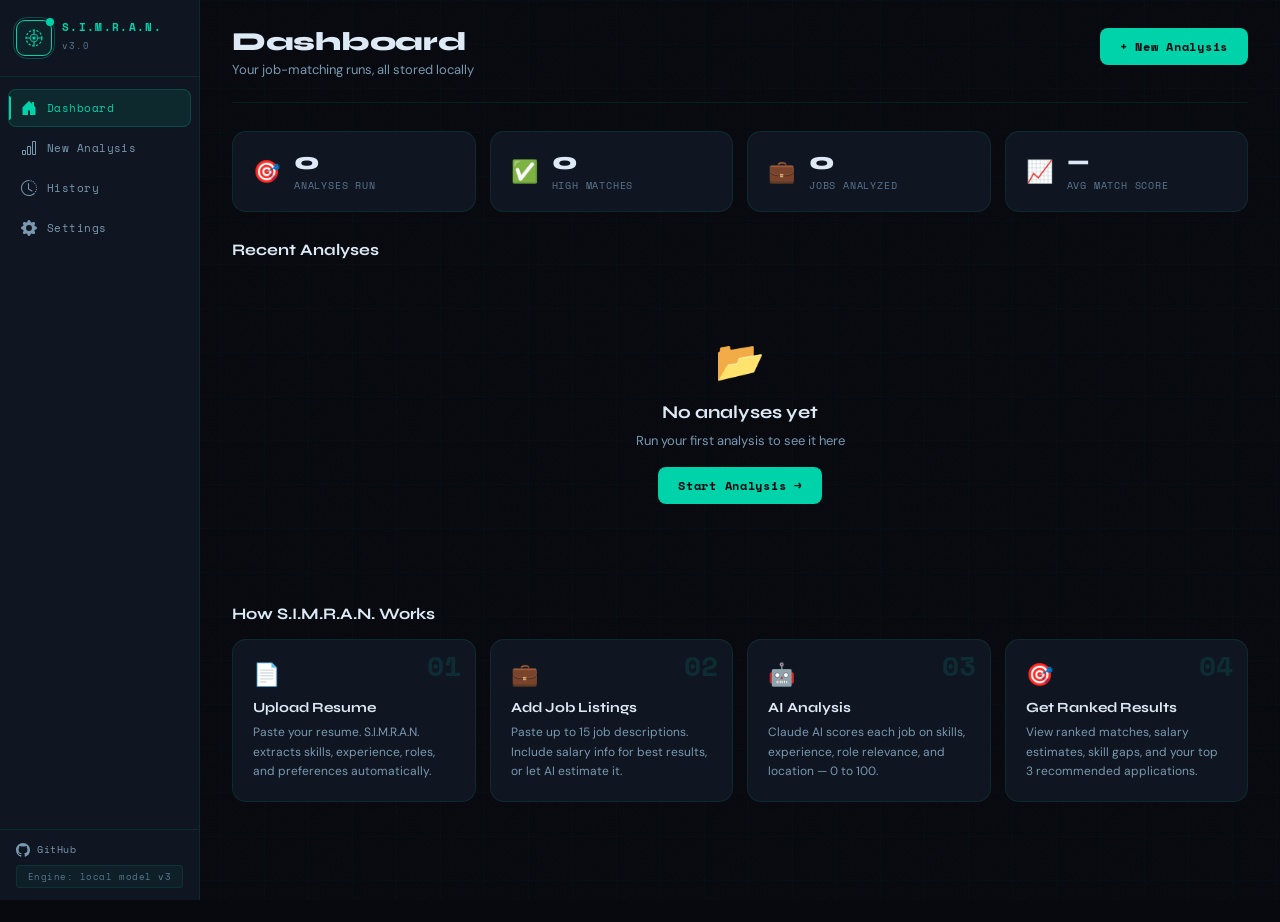
==== commit 8c08ceb1: "web: offline local engine (port of the python model), fix claude api call - engine.js runs the expor" ====
--- a/web/index.html
+++ b/web/index.html
@@ -33,7 +33,7 @@
       </div>
       <div>
         <span class="logo-name">S.I.M.R.A.N.</span>
-        <span class="logo-ver">v2.0</span>
+        <span class="logo-ver">v3.0</span>
       </div>
     </div>
 
@@ -61,7 +61,7 @@
         <svg width="14" height="14" viewBox="0 0 16 16" fill="currentColor"><path d="M8 0C3.58 0 0 3.58 0 8c0 3.54 2.29 6.53 5.47 7.59.4.07.55-.17.55-.38 0-.19-.01-.82-.01-1.49-2.01.37-2.53-.49-2.69-.94-.09-.23-.48-.94-.82-1.13-.28-.15-.68-.52-.01-.53.63-.01 1.08.58 1.23.82.72 1.21 1.87.87 2.33.66.07-.52.28-.87.51-1.07-1.78-.2-3.64-.89-3.64-3.95 0-.87.31-1.59.82-2.15-.08-.2-.36-1.02.08-2.12 0 0 .67-.21 2.2.82.64-.18 1.32-.27 2-.27.68 0 1.36.09 2 .27 1.53-1.04 2.2-.82 2.2-.82.44 1.1.16 1.92.08 2.12.51.56.82 1.27.82 2.15 0 3.07-1.87 3.75-3.65 3.95.29.25.54.73.54 1.48 0 1.07-.01 1.93-.01 2.2 0 .21.15.46.55.38A8.013 8.013 0 0016 8c0-4.42-3.58-8-8-8z"/></svg>
         GitHub
       </a>
-      <div class="ai-badge">Powered by Claude AI</div>
+      <div class="ai-badge" id="engineBadge">Engine: local model v3</div>
     </div>
   </aside>
 
@@ -73,10 +73,10 @@
       <div class="page-header">
         <div>
           <h1 class="page-title">Dashboard</h1>
-          <p class="page-sub">Your AI-powered career command center</p>
+          <p class="page-sub">Your job-matching runs, all stored locally</p>
         </div>
         <div class="header-actions">
-          <span class="status-pill online">● System Online</span>
+          
           <button class="btn btn-primary" onclick="navTo('analyze')">+ New Analysis</button>
         </div>
       </div>
@@ -196,7 +196,7 @@
 
         <!-- Resume Tips -->
         <div class="tips-grid">
-          <div class="tip-card">💡 Include all skills explicitly — don't assume AI knows your stack</div>
+          <div class="tip-card">💡 Mention skills inside your experience bullets, not only in the skills list — the model checks for evidence</div>
           <div class="tip-card">📍 Mention your location and remote preferences for better location scoring</div>
           <div class="tip-card">🗓 Include dates so experience years can be calculated accurately</div>
           <div class="tip-card">🏆 Add certifications and notable projects to boost your profile</div>
@@ -240,42 +240,26 @@
               <div class="opt-hint">Jobs below this score will be excluded from results</div>
             </div>
             <div class="option-group">
-              <label class="opt-label">Scoring Weights</label>
-              <div class="weights-grid">
-                <div class="weight-item">
-                  <span class="weight-lbl">Skills Match</span>
-                  <div class="weight-bar"><div class="weight-fill" style="width:40%"></div></div>
-                  <span class="weight-pct">40%</span>
-                </div>
-                <div class="weight-item">
-                  <span class="weight-lbl">Experience</span>
-                  <div class="weight-bar"><div class="weight-fill" style="width:30%;background:#f5c842"></div></div>
-                  <span class="weight-pct">30%</span>
-                </div>
-                <div class="weight-item">
-                  <span class="weight-lbl">Role Relevance</span>
-                  <div class="weight-bar"><div class="weight-fill" style="width:20%;background:#00aaff"></div></div>
-                  <span class="weight-pct">20%</span>
-                </div>
-                <div class="weight-item">
-                  <span class="weight-lbl">Location</span>
-                  <div class="weight-bar"><div class="weight-fill" style="width:10%;background:#ff6b6b"></div></div>
-                  <span class="weight-pct">10%</span>
-                </div>
-              </div>
+              <label class="opt-label">What the model weighs <span class="opt-hint-inline">(learned, see docs/REPORT.md)</span></label>
+              <div class="weights-grid" id="learnedWeights"></div>
             </div>
             <div class="option-group">
               <label class="opt-label">Preferences</label>
               <div class="toggle-list">
                 <label class="toggle-item">
-                  <input type="checkbox" id="prefRemote" checked>
+                  <input type="checkbox" id="prefBlind" checked>
+                  <span class="toggle-track"><span class="toggle-thumb"></span></span>
+                  Blind screening (hide name, contact, affiliations)
+                </label>
+                <label class="toggle-item">
+                  <input type="checkbox" id="prefRemote">
                   <span class="toggle-track"><span class="toggle-thumb"></span></span>
                   Boost remote-friendly jobs
                 </label>
                 <label class="toggle-item">
                   <input type="checkbox" id="prefSalary" checked>
                   <span class="toggle-track"><span class="toggle-thumb"></span></span>
-                  Estimate missing salaries
+                  Estimate missing salaries (Claude mode only)
                 </label>
                 <label class="toggle-item">
                   <input type="checkbox" id="prefStrict">
@@ -285,7 +269,7 @@
               </div>
             </div>
             <div class="option-group">
-              <label class="opt-label">Output Language</label>
+              <label class="opt-label">Output Language <span class="opt-hint-inline">(Claude mode only)</span></label>
               <select class="sel" id="outputLang">
                 <option value="English">English</option>
                 <option value="Spanish">Spanish</option>
@@ -414,26 +398,40 @@
         </div>
       </div>
       <div class="card" style="margin-bottom:20px">
+        <div class="card-label">Matching Engine</div>
+        <div class="engine-opts">
+          <label class="engine-opt">
+            <input type="radio" name="engine" value="local">
+            <div><b>Local model (v3)</b><span>Feature-based ranker trained on SIMRAN-Synth. Runs in this page, works offline, nothing is sent anywhere. Every score is explainable.</span></div>
+          </label>
+          <label class="engine-opt">
+            <input type="radio" name="engine" value="claude">
+            <div><b>Claude API</b><span>The original v2 approach: the LLM reads everything and returns scores. Needs your own Anthropic API key. Not covered by the benchmark.</span></div>
+          </label>
+        </div>
+        <div id="claudeFields" class="claude-fields hidden">
+          <label class="opt-label">Anthropic API key</label>
+          <input type="password" id="apiKey" class="inp" placeholder="sk-ant-..." autocomplete="off">
+          <label class="opt-label" style="margin-top:10px">Model</label>
+          <input type="text" id="modelName" class="inp" placeholder="claude-sonnet-5-5">
+          <div class="opt-hint">The key is saved in this browser's localStorage only. Don't use this mode on a shared computer.</div>
+        </div>
+        <div class="btn-row" style="margin-top:14px"><button class="btn btn-primary" id="saveSettingsBtn">Save</button></div>
+      </div>
+      <div class="card" style="margin-bottom:20px">
         <div class="card-label">About S.I.M.R.A.N.</div>
         <div class="about-grid">
-          <div class="about-item"><span class="about-key">Version</span><span class="about-val">2.0.0</span></div>
-          <div class="about-item"><span class="about-key">AI Model</span><span class="about-val">Claude Sonnet 4</span></div>
+          <div class="about-item"><span class="about-key">Version</span><span class="about-val">3.0.0</span></div>
+          <div class="about-item"><span class="about-key">Default engine</span><span class="about-val">Local learned ranker (logistic regression, 10 features)</span></div>
           <div class="about-item"><span class="about-key">Author</span><span class="about-val">Aranya2801</span></div>
           <div class="about-item"><span class="about-key">License</span><span class="about-val">MIT</span></div>
           <div class="about-item"><span class="about-key">GitHub</span><span class="about-val"><a href="https://github.com/Aranya2801/S.I.M.R.A.N.-Smart-Intelligent-Model-for-Recruitment-and-Analysis-Network" target="_blank" style="color:var(--accent)">View Repository</a></span></div>
         </div>
       </div>
       <div class="card" style="margin-bottom:20px">
-        <div class="card-label">Scoring Weights Reference</div>
-        <div class="scoring-table">
-          <div class="scoring-row header">
-            <span>Factor</span><span>Weight</span><span>Description</span>
-          </div>
-          <div class="scoring-row"><span>Skills Match</span><span class="badge-accent">40%</span><span>Overlap between your skills and job requirements</span></div>
-          <div class="scoring-row"><span>Experience</span><span class="badge-gold">30%</span><span>Years of experience vs job requirement</span></div>
-          <div class="scoring-row"><span>Role Relevance</span><span class="badge-blue">20%</span><span>How closely your roles match the job domain</span></div>
-          <div class="scoring-row"><span>Location</span><span class="badge-red">10%</span><span>Geographic match or remote flexibility</span></div>
-        </div>
+        <div class="card-label">Learned Feature Weights</div>
+        <div class="opt-hint" style="margin-bottom:10px">Standardised logistic-regression coefficients of the shipped model. Positive pushes a score up, negative pulls it down. These replace the hand-picked 40/30/20/10 split from v2.</div>
+        <div class="weights-grid" id="learnedWeightsSettings"></div>
       </div>
       <div class="card">
         <div class="card-label">Match Level Reference</div>
@@ -447,6 +445,8 @@
 
   </main>
 
+  <script src="js/model-data.js"></script>
+  <script src="js/engine.js"></script>
   <script src="js/data.js"></script>
   <script src="js/ui.js"></script>
   <script src="js/analysis.js"></script>
--- a/web/css/components.css
+++ b/web/css/components.css
@@ -419,3 +419,25 @@
   .tips-grid { grid-template-columns: 1fr; }
   .step-pills { display: none; }
 }
+
+/* ---- v3: engine picker, settings inputs, learned weights ---- */
+.hidden { display: none !important; }
+.opt-hint-inline { font-size: 10px; color: var(--muted); font-weight: 400; text-transform: none; letter-spacing: 0; }
+.engine-opts { display: grid; grid-template-columns: 1fr 1fr; gap: 12px; }
+.engine-opt {
+  display: flex; gap: 10px; align-items: flex-start; cursor: pointer;
+  padding: 12px 14px; border: 1px solid var(--border); border-radius: 10px; background: rgba(255,255,255,.015);
+}
+.engine-opt:has(input:checked) { border-color: var(--accent); background: rgba(0,210,170,.05); }
+.engine-opt input { margin-top: 3px; accent-color: var(--accent); }
+.engine-opt b { display: block; font-size: 13px; margin-bottom: 3px; }
+.engine-opt span { font-size: 12px; color: var(--muted2); line-height: 1.5; }
+.claude-fields { margin-top: 14px; display: flex; flex-direction: column; gap: 4px; max-width: 420px; }
+.inp {
+  width: 100%; background: var(--bg2); border: 1px solid var(--border); border-radius: 8px;
+  color: var(--text); padding: 9px 12px; font-family: var(--mono); font-size: 12px; outline: none;
+}
+.inp:focus { border-color: var(--accent); }
+.weight-fill.neg { background: #ff6b6b; }
+.weight-lbl.wide { min-width: 210px; font-family: var(--body); font-size: 12px; }
+@media (max-width: 720px) { .engine-opts { grid-template-columns: 1fr; } .weight-lbl.wide { min-width: 140px; } }
